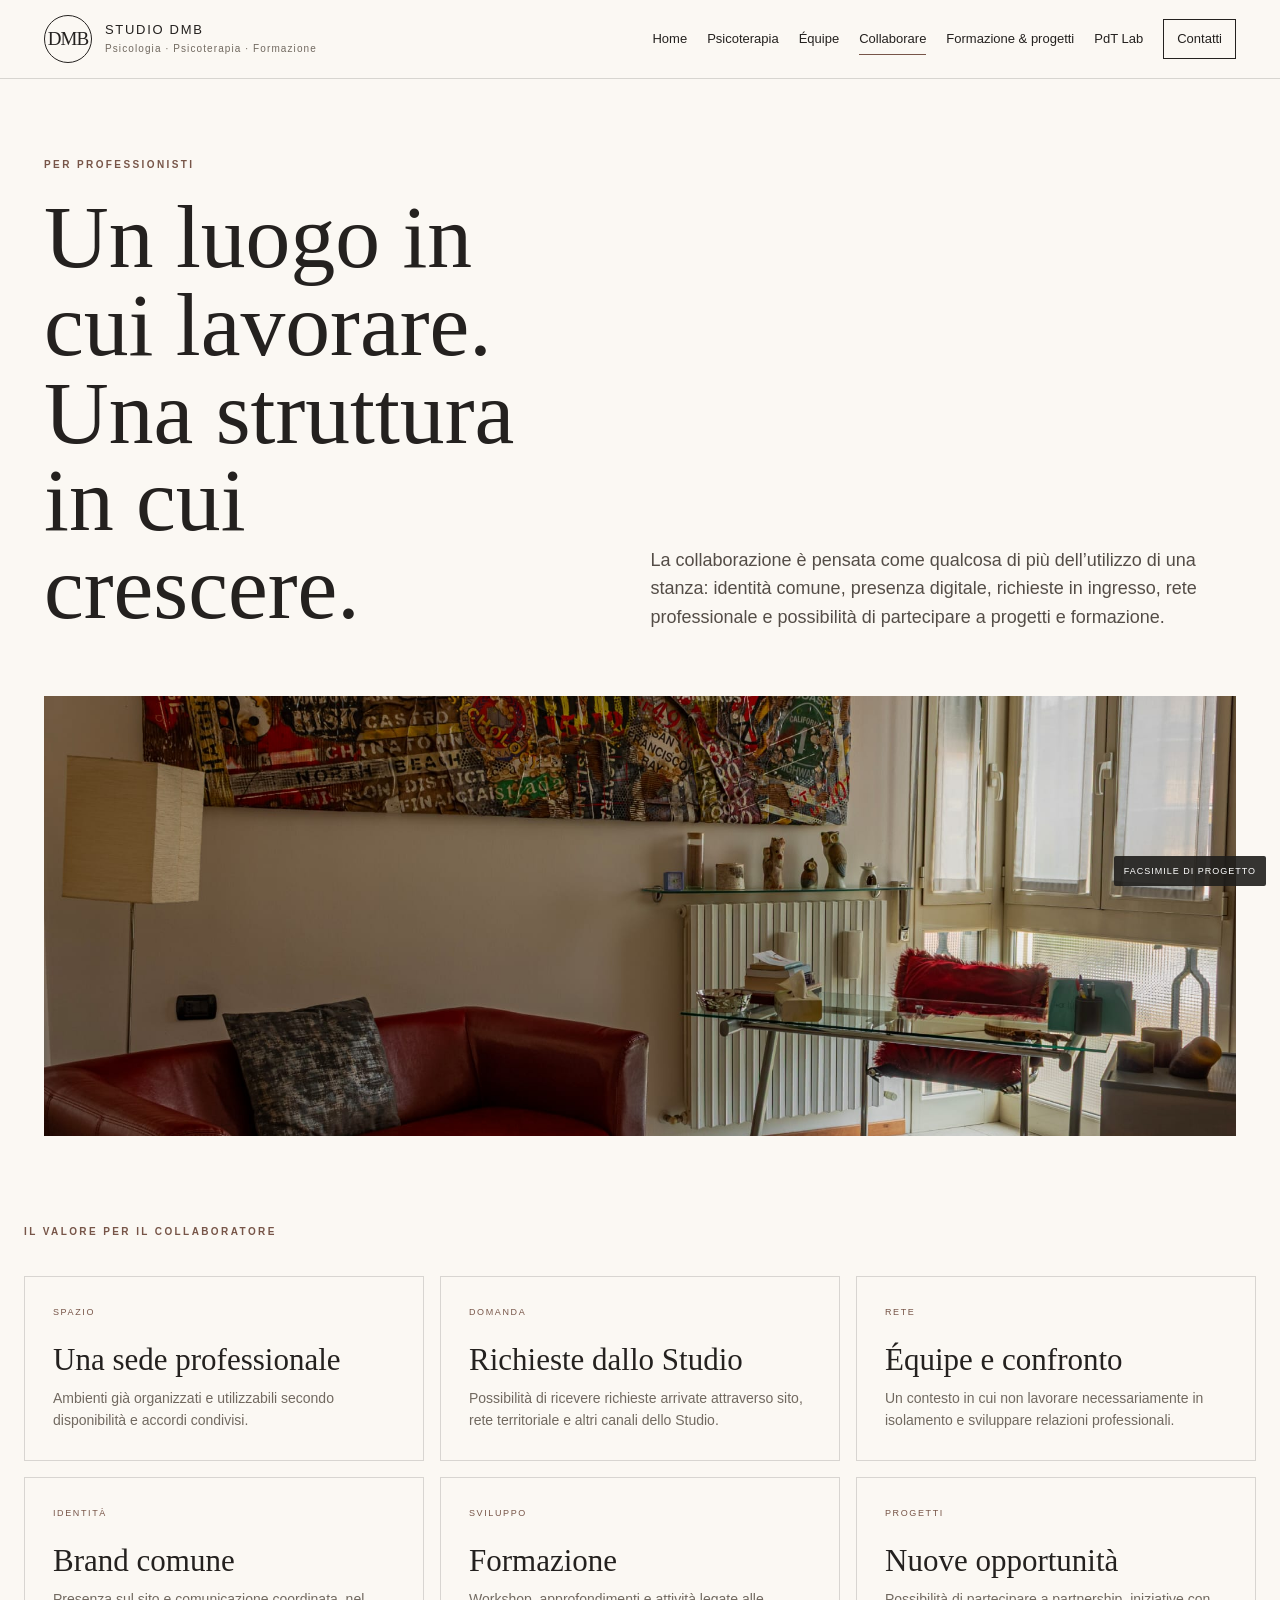
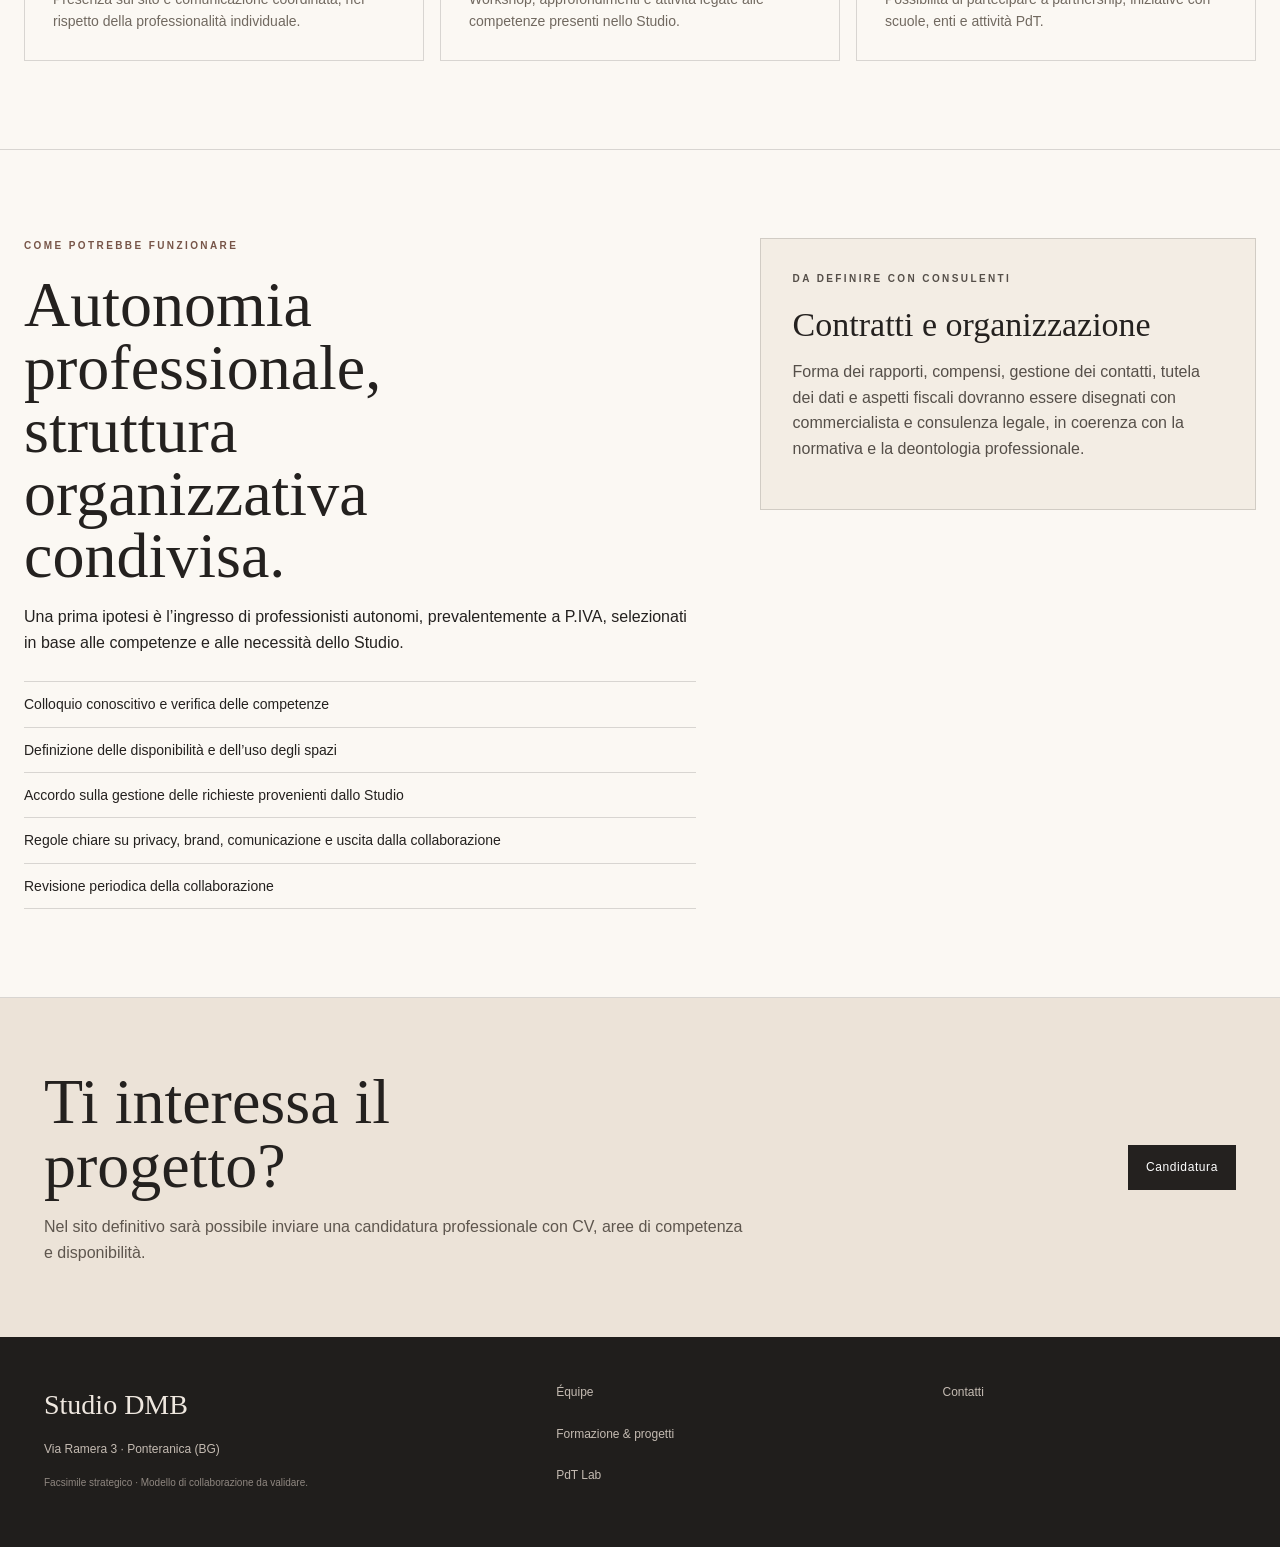
==== collaborare.html @ 2db2015d "Add files via upload" ====
<!doctype html><html lang="it"><head><meta charset="utf-8"><meta name="viewport" content="width=device-width,initial-scale=1"><title>Collaborare — Studio DMB</title><meta name="description" content="Collaborare con Studio DMB: spazi, rete professionale, richieste in ingresso, formazione e progetti."><link rel="stylesheet" href="style.css"></head><body>
<a class="skip-link" href="#main">Vai al contenuto</a><header class="site-header"><div class="header-inner"><a class="brand" href="index.html"><span class="monogram">DMB</span><span class="brand-copy"><strong>Studio DMB</strong><small>Psicologia · Psicoterapia · Formazione</small></span></a><button class="menu-toggle" aria-expanded="false" aria-controls="nav">Menu</button><nav id="nav" class="main-nav"><a href="index.html">Home</a><a href="psicoterapia.html">Psicoterapia</a><a href="equipe.html">Équipe</a><a aria-current="page" href="collaborare.html">Collaborare</a><a href="formazione-progetti.html">Formazione & progetti</a><a href="pdt.html">PdT Lab</a><a class="nav-cta" href="contatti.html">Contatti</a></nav></div></header>
<main id="main"><section class="page-hero"><div><p class="eyebrow">PER PROFESSIONISTI</p><h1>Un luogo in cui lavorare. Una struttura in cui crescere.</h1></div><p class="intro">La collaborazione è pensata come qualcosa di più dell’utilizzo di una stanza: identità comune, presenza digitale, richieste in ingresso, rete professionale e possibilità di partecipare a progetti e formazione.</p></section><div class="page-hero-media"><img src="assets/studio-wide.jpg" alt="Studio con divano rosso, quadro e scrivania"></div>
<section class="section"><div class="section-inner"><p class="eyebrow">IL VALORE PER IL COLLABORATORE</p><div class="card-grid"><article class="card"><span class="meta">SPAZIO</span><h3>Una sede professionale</h3><p>Ambienti già organizzati e utilizzabili secondo disponibilità e accordi condivisi.</p></article><article class="card"><span class="meta">DOMANDA</span><h3>Richieste dallo Studio</h3><p>Possibilità di ricevere richieste arrivate attraverso sito, rete territoriale e altri canali dello Studio.</p></article><article class="card"><span class="meta">RETE</span><h3>Équipe e confronto</h3><p>Un contesto in cui non lavorare necessariamente in isolamento e sviluppare relazioni professionali.</p></article><article class="card"><span class="meta">IDENTITÀ</span><h3>Brand comune</h3><p>Presenza sul sito e comunicazione coordinata, nel rispetto della professionalità individuale.</p></article><article class="card"><span class="meta">SVILUPPO</span><h3>Formazione</h3><p>Workshop, approfondimenti e attività legate alle competenze presenti nello Studio.</p></article><article class="card"><span class="meta">PROGETTI</span><h3>Nuove opportunità</h3><p>Possibilità di partecipare a partnership, iniziative con scuole, enti e attività PdT.</p></article></div></div></section>
<section class="section"><div class="section-inner two-col"><div><p class="eyebrow">COME POTREBBE FUNZIONARE</p><h2 class="section-title">Autonomia professionale, struttura organizzativa condivisa.</h2><p>Una prima ipotesi è l’ingresso di professionisti autonomi, prevalentemente a P.IVA, selezionati in base alle competenze e alle necessità dello Studio.</p><ul class="clean-list"><li>Colloquio conoscitivo e verifica delle competenze</li><li>Definizione delle disponibilità e dell’uso degli spazi</li><li>Accordo sulla gestione delle richieste provenienti dallo Studio</li><li>Regole chiare su privacy, brand, comunicazione e uscita dalla collaborazione</li><li>Revisione periodica della collaborazione</li></ul></div><aside class="panel"><p class="eyebrow">DA DEFINIRE CON CONSULENTI</p><h3>Contratti e organizzazione</h3><p>Forma dei rapporti, compensi, gestione dei contatti, tutela dei dati e aspetti fiscali dovranno essere disegnati con commercialista e consulenza legale, in coerenza con la normativa e la deontologia professionale.</p></aside></div></section>
<section class="callout"><div class="callout-inner"><div><h2>Ti interessa il progetto?</h2><p>Nel sito definitivo sarà possibile inviare una candidatura professionale con CV, aree di competenza e disponibilità.</p></div><a class="button primary" href="contatti.html">Candidatura</a></div></section></main>
<footer class="site-footer"><div class="footer-inner"><div><div class="footer-brand">Studio DMB</div><p>Via Ramera 3 · Ponteranica (BG)</p><p class="footer-note">Facsimile strategico · Modello di collaborazione da validare.</p></div><div class="footer-nav"><a href="equipe.html">Équipe</a><a href="formazione-progetti.html">Formazione & progetti</a><a href="pdt.html">PdT Lab</a></div><div class="footer-nav"><a href="contatti.html">Contatti</a></div></div></footer><div class="demo-note">Facsimile di progetto</div><script src="script.js"></script></body></html>
---- style.css ----
:root{
  --paper:#fbf8f3;
  --ivory:#f3ede4;
  --sand:#ded0bf;
  --ink:#24211f;
  --muted:#716960;
  --brown:#775548;
  --wine:#73362f;
  --dark:#201e1c;
  --line:rgba(36,33,31,.16);
  --serif:Georgia,'Times New Roman',serif;
  --sans:Inter,Arial,Helvetica,sans-serif;
  --max:1240px;
}
*{box-sizing:border-box}
html{scroll-behavior:smooth}
body{margin:0;background:var(--paper);color:var(--ink);font-family:var(--sans);line-height:1.6}
a{color:inherit;text-decoration:none}
img{display:block;max-width:100%}
button,input,textarea,select{font:inherit}
.skip-link{position:absolute;left:-999px;top:0;background:#fff;padding:10px;z-index:100}.skip-link:focus{left:10px;top:10px}
.site-header{position:sticky;top:0;z-index:30;background:rgba(251,248,243,.94);backdrop-filter:blur(14px);border-bottom:1px solid var(--line)}
.header-inner{max-width:var(--max);margin:auto;padding:15px 24px;display:flex;align-items:center;justify-content:space-between;gap:24px}
.brand{display:flex;align-items:center;gap:13px;min-width:max-content}.monogram{width:48px;height:48px;border:1px solid var(--ink);border-radius:50%;display:grid;place-items:center;font-family:var(--serif);font-size:19px;letter-spacing:-.05em}.brand-copy{display:flex;flex-direction:column;line-height:1.15}.brand-copy strong{font-weight:500;letter-spacing:.13em;text-transform:uppercase;font-size:13px}.brand-copy small{font-size:10px;color:var(--muted);letter-spacing:.11em;margin-top:5px}
.main-nav{display:flex;align-items:center;gap:20px;font-size:13px}.main-nav a{padding:8px 0;position:relative}.main-nav a:not(.nav-cta)::after{content:'';position:absolute;left:0;bottom:2px;width:0;height:1px;background:var(--brown);transition:.2s}.main-nav a:hover::after,.main-nav a[aria-current='page']::after{width:100%}.nav-cta{border:1px solid var(--ink);padding:9px 13px!important}.menu-toggle{display:none;border:1px solid var(--line);background:transparent;padding:8px 11px;color:var(--ink)}
.hero{max-width:var(--max);margin:auto;padding:62px 24px 76px;display:grid;grid-template-columns:1fr 1fr;gap:6vw;align-items:center;min-height:78vh}.hero-copy{max-width:650px}.eyebrow{font-size:10px;letter-spacing:.24em;text-transform:uppercase;color:var(--brown);font-weight:700;margin:0 0 20px}.hero h1,.page-hero h1,.section-title,.display{font-family:var(--serif);font-weight:400;line-height:.98;margin:0}.hero h1{font-size:clamp(54px,6.7vw,94px);max-width:11ch}.hero h1 em{font-style:normal;color:var(--brown)}.lead{font-size:18px;color:#4f4944;max-width:680px;margin:28px 0 0}.hero-actions{display:flex;gap:11px;flex-wrap:wrap;margin-top:32px}.button{display:inline-flex;align-items:center;justify-content:center;gap:8px;padding:12px 17px;font-size:12px;letter-spacing:.05em;border:1px solid var(--ink);transition:.2s}.button.primary{background:var(--ink);color:#fff}.button:hover{transform:translateY(-1px)}.button.soft{border-color:var(--line);background:var(--ivory)}
.hero-media{position:relative}.hero-media img{width:100%;height:650px;object-fit:cover;object-position:center;border-radius:2px}.media-tag{position:absolute;right:16px;bottom:16px;background:rgba(251,248,243,.9);padding:7px 10px;font-size:9px;letter-spacing:.14em;text-transform:uppercase}
.band{border-top:1px solid var(--line);border-bottom:1px solid var(--line);background:var(--ivory)}.band-inner{max-width:var(--max);margin:auto;padding:18px 24px;display:flex;gap:28px;justify-content:space-between;flex-wrap:wrap;font-family:var(--serif);font-size:20px;color:var(--brown)}
.section{padding:88px 24px;border-bottom:1px solid var(--line)}.section-inner{max-width:var(--max);margin:auto}.section-grid{display:grid;grid-template-columns:.82fr 1.18fr;gap:7vw;align-items:start}.section-title{font-size:clamp(42px,5vw,70px);max-width:12ch}.section-copy{max-width:760px;font-size:17px}.section-copy p:first-child{margin-top:0}.section-copy p{margin-bottom:21px}.small-note{font-size:13px;color:var(--muted);border-left:2px solid var(--brown);padding:13px 16px;background:var(--ivory)}
.value-grid{display:grid;grid-template-columns:repeat(4,1fr);gap:1px;background:var(--line);border:1px solid var(--line)}.value-card{background:var(--paper);padding:34px 28px;min-height:240px}.value-card .number{font-size:10px;letter-spacing:.18em;color:var(--brown)}.value-card h3{font-family:var(--serif);font-size:34px;font-weight:400;margin:46px 0 8px;line-height:1}.value-card p{font-size:14px;color:var(--muted);margin:0}
.pathway{display:grid;grid-template-columns:repeat(4,1fr);gap:12px;margin-top:32px}.step{background:var(--ivory);padding:22px;min-height:182px}.step b{font-family:var(--serif);font-size:34px;font-weight:400;color:var(--brown)}.step h3{margin:5px 0 8px;font-size:15px}.step p{font-size:13px;color:var(--muted);margin:0}
.two-col{display:grid;grid-template-columns:1.15fr .85fr;gap:5vw;align-items:start}.panel{background:var(--ivory);border:1px solid var(--line);padding:32px}.panel h3{font-family:var(--serif);font-size:34px;font-weight:400;line-height:1.05;margin:0 0 14px}.panel p{color:#554f49}.clean-list{list-style:none;padding:0;margin:26px 0 0;border-top:1px solid var(--line)}.clean-list li{padding:11px 0;border-bottom:1px solid var(--line);font-size:14px}
.dark-section{background:var(--dark);color:#f7f1e9}.dark-section .eyebrow{color:#d8b9a5}.dark-section .section-title{color:#fff}.dark-grid{display:grid;grid-template-columns:repeat(3,1fr);gap:24px;margin-top:42px}.dark-card{border-top:1px solid rgba(255,255,255,.2);padding-top:18px}.dark-card h3{font-family:var(--serif);font-weight:400;font-size:32px;margin:0 0 8px}.dark-card p{color:#cfc7bf;font-size:14px}
.photo-split{display:grid;grid-template-columns:1fr 1fr;min-height:620px}.photo-split .photo{min-height:620px}.photo-split img{width:100%;height:100%;object-fit:cover;object-position:center}.photo-split .copy{padding:72px clamp(28px,6vw,90px);display:flex;flex-direction:column;justify-content:center;background:var(--ivory)}.photo-split .copy h2{font-family:var(--serif);font-size:clamp(44px,5vw,72px);font-weight:400;line-height:1;margin:0 0 24px}.tag-row{display:flex;flex-wrap:wrap;gap:8px;margin-top:24px}.tag{border:1px solid var(--line);padding:8px 10px;font-size:11px;background:var(--paper)}
.founder-grid{display:grid;grid-template-columns:repeat(3,1fr);gap:16px;margin-top:40px}.founder{background:var(--ivory);padding:30px}.founder-badge{width:54px;height:54px;border:1px solid var(--brown);border-radius:50%;display:grid;place-items:center;font-family:var(--serif);font-size:20px;color:var(--brown)}.founder h3{font-family:var(--serif);font-size:30px;font-weight:400;margin:20px 0 2px}.founder p{margin:0;color:var(--muted);font-size:13px}
.callout{background:#ece3d8}.callout-inner{max-width:var(--max);margin:auto;padding:72px 24px;display:grid;grid-template-columns:1fr auto;gap:40px;align-items:center}.callout h2{font-family:var(--serif);font-size:clamp(40px,5vw,64px);font-weight:400;line-height:1;margin:0;max-width:14ch}.callout p{max-width:700px;margin:16px 0 0;color:#5e564e}
.page-hero{max-width:var(--max);margin:auto;padding:78px 24px 64px;display:grid;grid-template-columns:.95fr 1.05fr;gap:6vw;align-items:end}.page-hero h1{font-size:clamp(52px,7vw,94px);max-width:11ch}.page-hero .intro{font-size:18px;color:#544d47;max-width:680px;margin:0}.page-hero-media{max-width:var(--max);margin:0 auto 0;padding:0 24px}.page-hero-media img{width:100%;height:440px;object-fit:cover;object-position:center}
.card-grid{display:grid;grid-template-columns:repeat(3,1fr);gap:16px;margin-top:36px}.card{border:1px solid var(--line);background:var(--paper);padding:28px}.card h3{font-family:var(--serif);font-size:31px;font-weight:400;line-height:1.05;margin:0 0 10px}.card p{font-size:14px;color:var(--muted);margin:0}.card .meta{font-size:9px;letter-spacing:.18em;text-transform:uppercase;color:var(--brown);display:block;margin-bottom:25px}
.timeline{display:grid;grid-template-columns:repeat(4,1fr);gap:0;border-top:1px solid var(--line);margin-top:36px}.timeline-item{padding:26px 22px;border-right:1px solid var(--line)}.timeline-item:last-child{border-right:0}.timeline-item span{font-family:var(--serif);font-size:28px;color:var(--brown)}.timeline-item h3{font-size:14px;margin:10px 0 6px}.timeline-item p{font-size:13px;color:var(--muted);margin:0}
.contact-layout{display:grid;grid-template-columns:1fr 1fr;gap:5vw}.contact-box{background:var(--ivory);padding:30px}.contact-box h3{font-family:var(--serif);font-size:35px;font-weight:400;margin:0 0 12px}.form{display:grid;gap:12px}.form label{font-size:11px;letter-spacing:.08em;text-transform:uppercase}.form input,.form textarea,.form select{width:100%;border:1px solid var(--line);background:#fff;padding:12px;color:var(--ink)}.form textarea{min-height:120px;resize:vertical}.form .button{width:max-content}
.demo-note{position:fixed;right:14px;bottom:14px;z-index:20;background:rgba(32,30,28,.9);color:#fff;padding:8px 10px;font-size:9px;letter-spacing:.11em;text-transform:uppercase;border-radius:2px}
.site-footer{background:var(--dark);color:#eee7df}.footer-inner{max-width:var(--max);margin:auto;padding:46px 24px;display:grid;grid-template-columns:1.15fr .85fr .7fr;gap:30px}.footer-brand{font-family:var(--serif);font-size:28px}.footer-inner p,.footer-inner a{font-size:12px;color:#c4bbb2}.footer-nav{display:grid;gap:6px}.footer-note{font-size:10px!important;color:#8f8780!important;margin-top:16px}
@media(max-width:1000px){.main-nav{display:none;position:absolute;left:0;right:0;top:79px;background:var(--paper);padding:20px 24px;flex-direction:column;align-items:flex-start;border-bottom:1px solid var(--line)}.main-nav.open{display:flex}.menu-toggle{display:block}.hero,.page-hero,.section-grid,.two-col,.contact-layout{grid-template-columns:1fr}.hero{min-height:auto}.hero-media img{height:520px}.value-grid{grid-template-columns:repeat(2,1fr)}.pathway{grid-template-columns:repeat(2,1fr)}.dark-grid,.card-grid,.founder-grid{grid-template-columns:1fr}.photo-split{grid-template-columns:1fr}.photo-split .photo{min-height:420px}.callout-inner{grid-template-columns:1fr}.timeline{grid-template-columns:1fr 1fr}.timeline-item:nth-child(2){border-right:0}.timeline-item:nth-child(-n+2){border-bottom:1px solid var(--line)}.footer-inner{grid-template-columns:1fr 1fr}}
@media(max-width:640px){.header-inner{padding:12px 18px}.brand-copy small{display:none}.monogram{width:42px;height:42px}.hero,.page-hero{padding:50px 18px}.hero h1,.page-hero h1{font-size:50px}.hero-media img{height:400px}.section{padding:64px 18px}.section-title{font-size:44px}.value-grid,.pathway,.timeline,.footer-inner{grid-template-columns:1fr}.timeline-item{border-right:0!important;border-bottom:1px solid var(--line)}.band-inner{padding:15px 18px;font-size:17px}.photo-split .copy{padding:55px 18px}.page-hero-media{padding:0 18px}.page-hero-media img{height:320px}.demo-note{font-size:8px}.footer-inner{padding:38px 18px}}
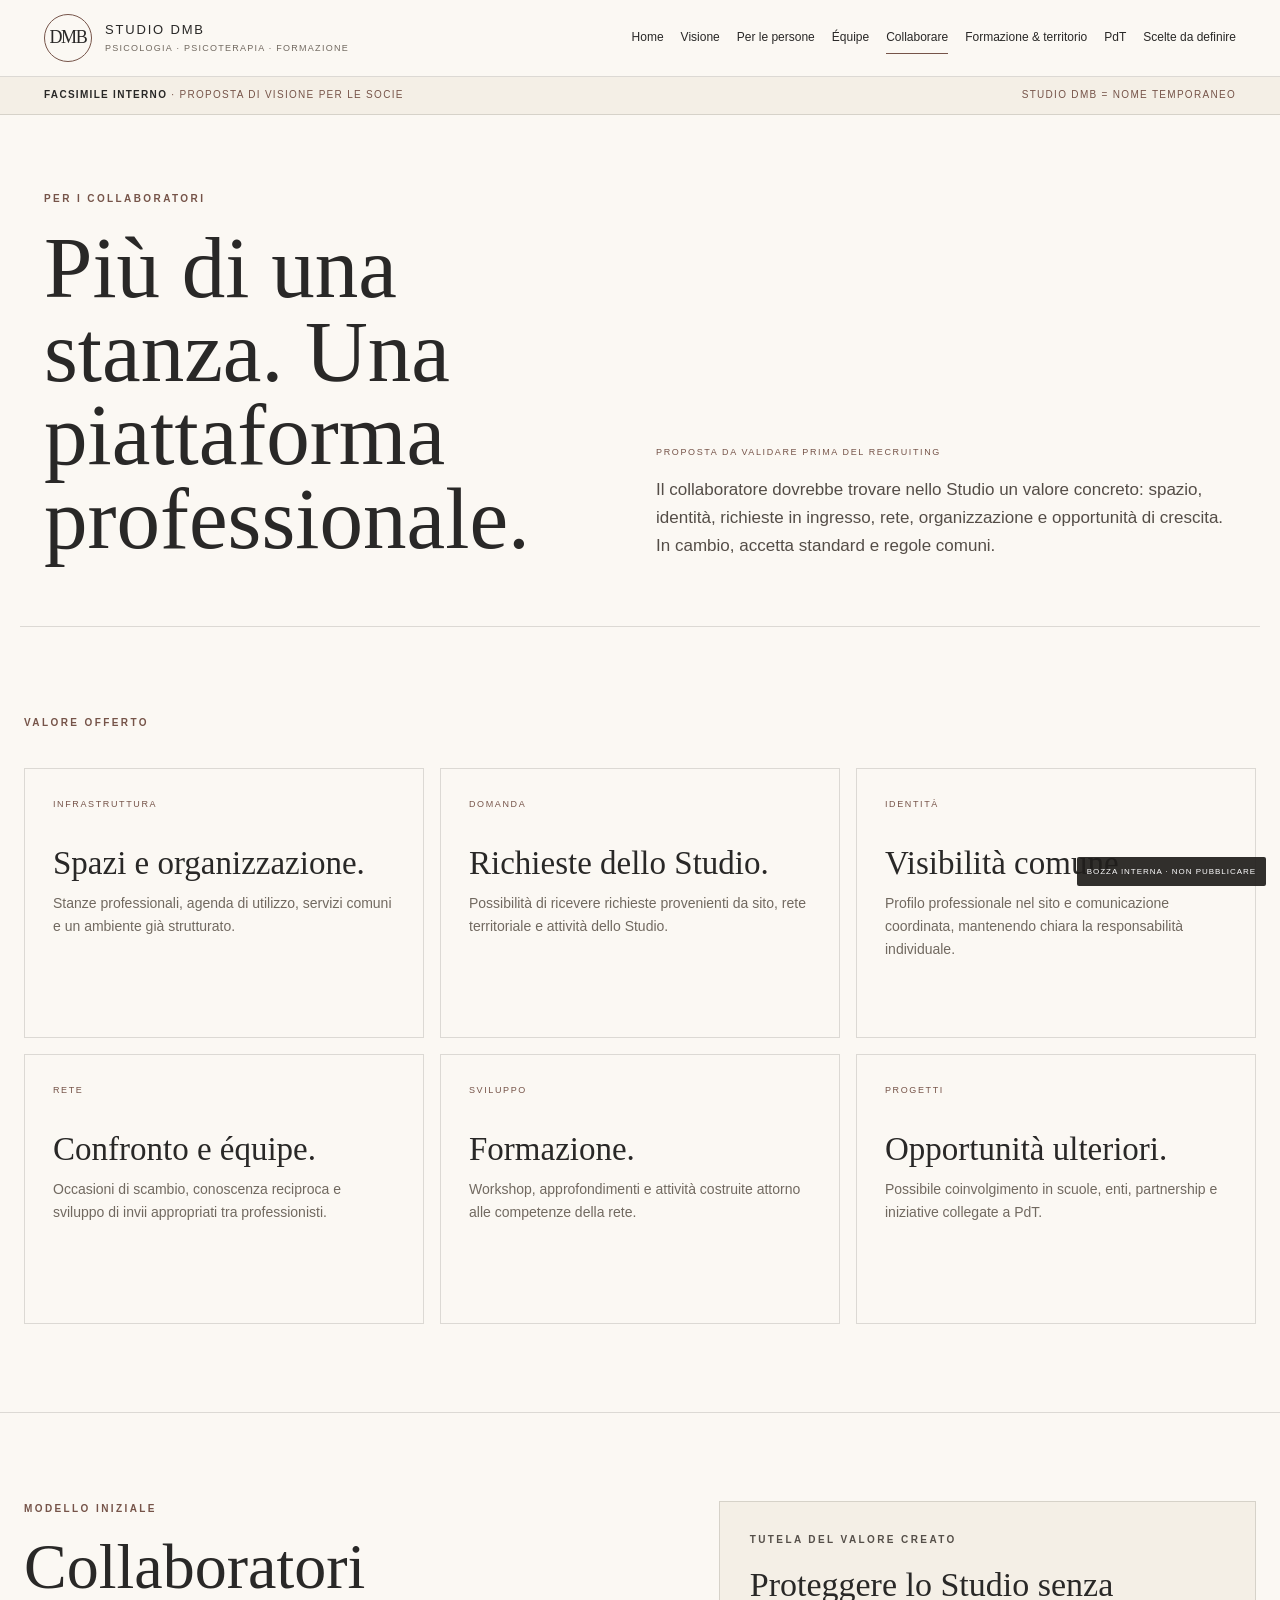
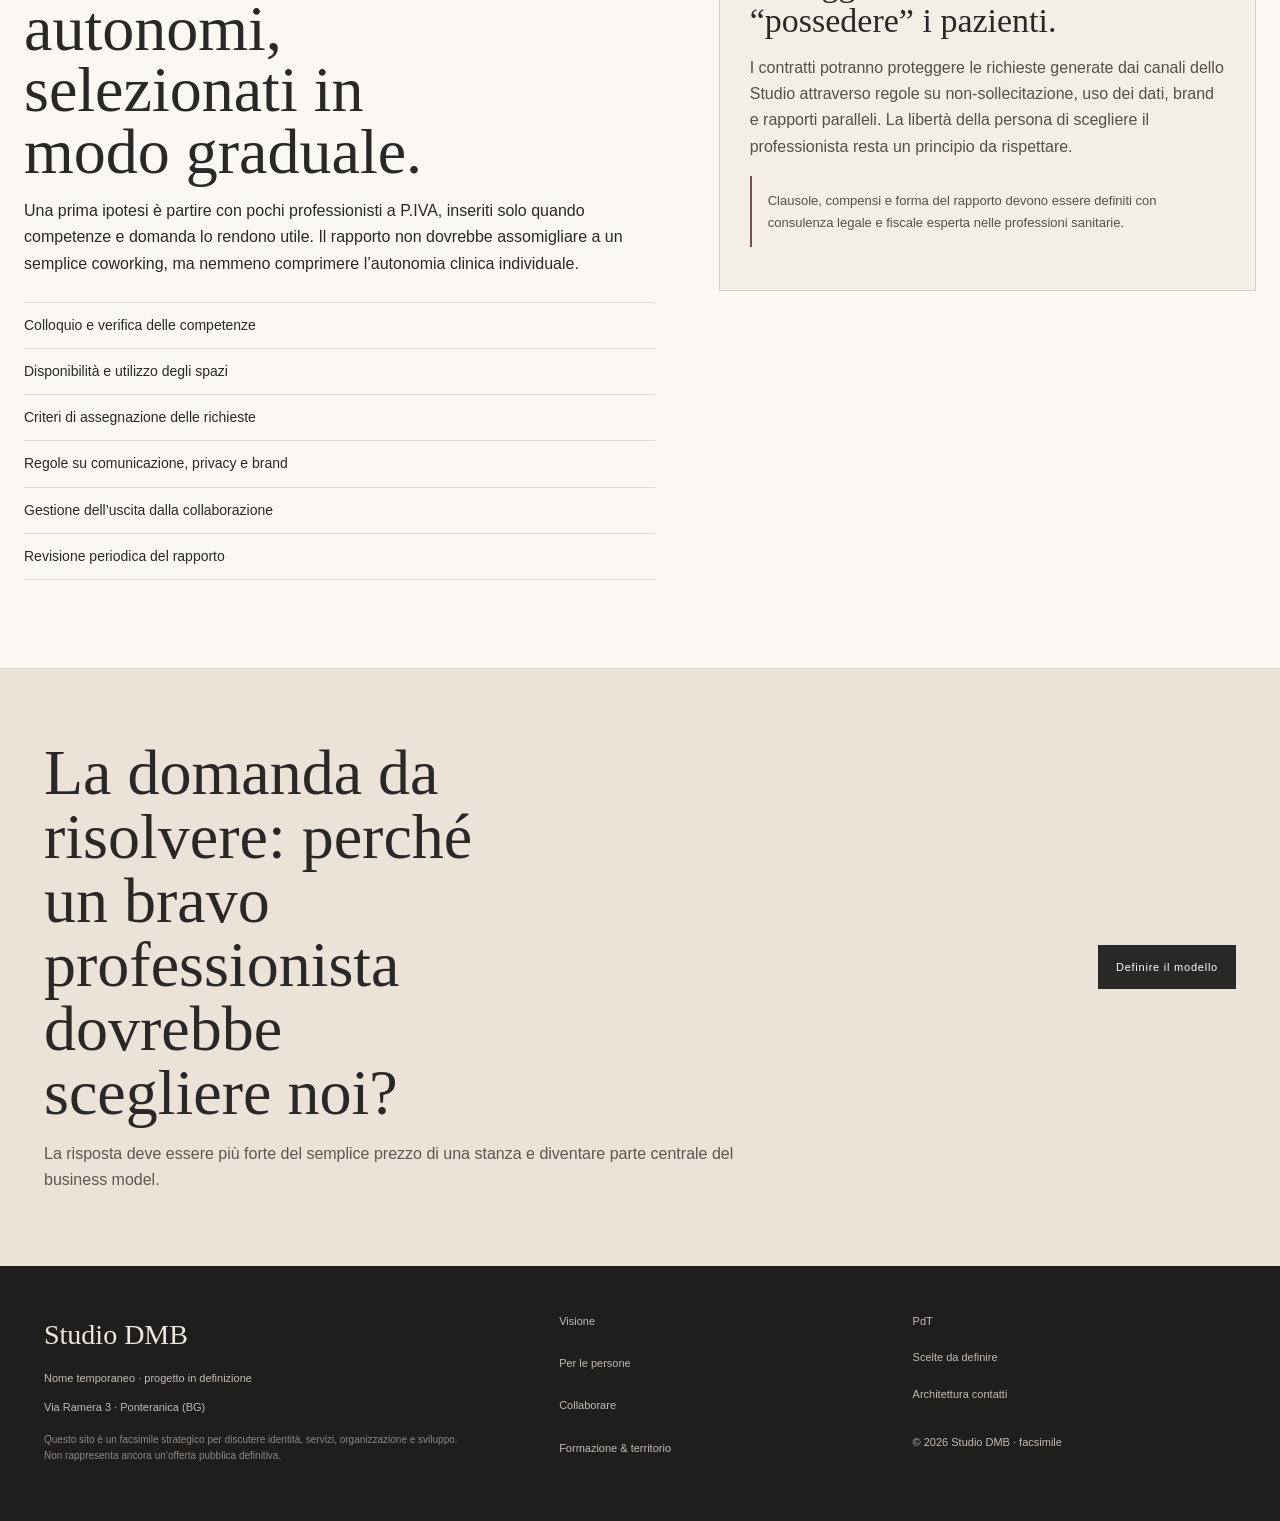
==== commit f7df9b6a: "Add files via upload" ====
--- a/collaborare.html
+++ b/collaborare.html
@@ -1,7 +1,10 @@
-<!doctype html><html lang="it"><head><meta charset="utf-8"><meta name="viewport" content="width=device-width,initial-scale=1"><title>Collaborare — Studio DMB</title><meta name="description" content="Collaborare con Studio DMB: spazi, rete professionale, richieste in ingresso, formazione e progetti."><link rel="stylesheet" href="style.css"></head><body>
-<a class="skip-link" href="#main">Vai al contenuto</a><header class="site-header"><div class="header-inner"><a class="brand" href="index.html"><span class="monogram">DMB</span><span class="brand-copy"><strong>Studio DMB</strong><small>Psicologia · Psicoterapia · Formazione</small></span></a><button class="menu-toggle" aria-expanded="false" aria-controls="nav">Menu</button><nav id="nav" class="main-nav"><a href="index.html">Home</a><a href="psicoterapia.html">Psicoterapia</a><a href="equipe.html">Équipe</a><a aria-current="page" href="collaborare.html">Collaborare</a><a href="formazione-progetti.html">Formazione & progetti</a><a href="pdt.html">PdT Lab</a><a class="nav-cta" href="contatti.html">Contatti</a></nav></div></header>
-<main id="main"><section class="page-hero"><div><p class="eyebrow">PER PROFESSIONISTI</p><h1>Un luogo in cui lavorare. Una struttura in cui crescere.</h1></div><p class="intro">La collaborazione è pensata come qualcosa di più dell’utilizzo di una stanza: identità comune, presenza digitale, richieste in ingresso, rete professionale e possibilità di partecipare a progetti e formazione.</p></section><div class="page-hero-media"><img src="assets/studio-wide.jpg" alt="Studio con divano rosso, quadro e scrivania"></div>
-<section class="section"><div class="section-inner"><p class="eyebrow">IL VALORE PER IL COLLABORATORE</p><div class="card-grid"><article class="card"><span class="meta">SPAZIO</span><h3>Una sede professionale</h3><p>Ambienti già organizzati e utilizzabili secondo disponibilità e accordi condivisi.</p></article><article class="card"><span class="meta">DOMANDA</span><h3>Richieste dallo Studio</h3><p>Possibilità di ricevere richieste arrivate attraverso sito, rete territoriale e altri canali dello Studio.</p></article><article class="card"><span class="meta">RETE</span><h3>Équipe e confronto</h3><p>Un contesto in cui non lavorare necessariamente in isolamento e sviluppare relazioni professionali.</p></article><article class="card"><span class="meta">IDENTITÀ</span><h3>Brand comune</h3><p>Presenza sul sito e comunicazione coordinata, nel rispetto della professionalità individuale.</p></article><article class="card"><span class="meta">SVILUPPO</span><h3>Formazione</h3><p>Workshop, approfondimenti e attività legate alle competenze presenti nello Studio.</p></article><article class="card"><span class="meta">PROGETTI</span><h3>Nuove opportunità</h3><p>Possibilità di partecipare a partnership, iniziative con scuole, enti e attività PdT.</p></article></div></div></section>
-<section class="section"><div class="section-inner two-col"><div><p class="eyebrow">COME POTREBBE FUNZIONARE</p><h2 class="section-title">Autonomia professionale, struttura organizzativa condivisa.</h2><p>Una prima ipotesi è l’ingresso di professionisti autonomi, prevalentemente a P.IVA, selezionati in base alle competenze e alle necessità dello Studio.</p><ul class="clean-list"><li>Colloquio conoscitivo e verifica delle competenze</li><li>Definizione delle disponibilità e dell’uso degli spazi</li><li>Accordo sulla gestione delle richieste provenienti dallo Studio</li><li>Regole chiare su privacy, brand, comunicazione e uscita dalla collaborazione</li><li>Revisione periodica della collaborazione</li></ul></div><aside class="panel"><p class="eyebrow">DA DEFINIRE CON CONSULENTI</p><h3>Contratti e organizzazione</h3><p>Forma dei rapporti, compensi, gestione dei contatti, tutela dei dati e aspetti fiscali dovranno essere disegnati con commercialista e consulenza legale, in coerenza con la normativa e la deontologia professionale.</p></aside></div></section>
-<section class="callout"><div class="callout-inner"><div><h2>Ti interessa il progetto?</h2><p>Nel sito definitivo sarà possibile inviare una candidatura professionale con CV, aree di competenza e disponibilità.</p></div><a class="button primary" href="contatti.html">Candidatura</a></div></section></main>
-<footer class="site-footer"><div class="footer-inner"><div><div class="footer-brand">Studio DMB</div><p>Via Ramera 3 · Ponteranica (BG)</p><p class="footer-note">Facsimile strategico · Modello di collaborazione da validare.</p></div><div class="footer-nav"><a href="equipe.html">Équipe</a><a href="formazione-progetti.html">Formazione & progetti</a><a href="pdt.html">PdT Lab</a></div><div class="footer-nav"><a href="contatti.html">Contatti</a></div></div></footer><div class="demo-note">Facsimile di progetto</div><script src="script.js"></script></body></html>
+<!doctype html><html lang="it"><head><meta charset="utf-8"><meta name="viewport" content="width=device-width,initial-scale=1"><title>Collaborare — Studio DMB</title><meta name="description" content="Ipotesi di proposta di valore per i collaboratori Studio DMB."><link rel="icon" href="assets/favicon.svg" type="image/svg+xml"><link rel="stylesheet" href="style.css"></head><body><a class="skip-link" href="#main">Vai al contenuto</a>
+<header class="site-header"><div class="header-inner">
+<a class="brand" href="index.html"><span class="brand-mark">DMB</span><span class="brand-copy"><strong>Studio DMB</strong><small>Psicologia · Psicoterapia · Formazione</small></span></a>
+<button class="menu-toggle" aria-expanded="false" aria-controls="nav">Menu</button>
+<nav id="nav" class="main-nav"><a href="index.html">Home</a><a href="visione.html">Visione</a><a href="psicoterapia.html">Per le persone</a><a href="equipe.html">Équipe</a><a aria-current="page" href="collaborare.html">Collaborare</a><a href="formazione-progetti.html">Formazione & territorio</a><a href="pdt.html">PdT</a><a href="decisioni.html">Scelte da definire</a></nav>
+</div></header>
+<div class="internal-ribbon"><div class="inner"><span><b>Facsimile interno</b> · proposta di visione per le socie</span><span>Studio DMB = nome temporaneo</span></div></div><main id="main"><section class="page-hero"><div><p class="eyebrow">PER I COLLABORATORI</p><h1>Più di una stanza. Una piattaforma professionale.</h1></div><p class="intro"><span class="internal-label">Proposta da validare prima del recruiting</span>Il collaboratore dovrebbe trovare nello Studio un valore concreto: spazio, identità, richieste in ingresso, rete, organizzazione e opportunità di crescita. In cambio, accetta standard e regole comuni.</p></section><div class="section-rule"></div>
+<section class="section"><div class="section-inner"><p class="eyebrow">VALORE OFFERTO</p><div class="concept-grid"><article class="concept-card"><span class="meta">INFRASTRUTTURA</span><h3>Spazi e organizzazione.</h3><p>Stanze professionali, agenda di utilizzo, servizi comuni e un ambiente già strutturato.</p></article><article class="concept-card"><span class="meta">DOMANDA</span><h3>Richieste dello Studio.</h3><p>Possibilità di ricevere richieste provenienti da sito, rete territoriale e attività dello Studio.</p></article><article class="concept-card"><span class="meta">IDENTITÀ</span><h3>Visibilità comune.</h3><p>Profilo professionale nel sito e comunicazione coordinata, mantenendo chiara la responsabilità individuale.</p></article><article class="concept-card"><span class="meta">RETE</span><h3>Confronto e équipe.</h3><p>Occasioni di scambio, conoscenza reciproca e sviluppo di invii appropriati tra professionisti.</p></article><article class="concept-card"><span class="meta">SVILUPPO</span><h3>Formazione.</h3><p>Workshop, approfondimenti e attività costruite attorno alle competenze della rete.</p></article><article class="concept-card"><span class="meta">PROGETTI</span><h3>Opportunità ulteriori.</h3><p>Possibile coinvolgimento in scuole, enti, partnership e iniziative collegate a PdT.</p></article></div></div></section>
+<section class="section"><div class="section-inner two-col"><div><p class="eyebrow">MODELLO INIZIALE</p><h2 class="section-title">Collaboratori autonomi, selezionati in modo graduale.</h2><p>Una prima ipotesi è partire con pochi professionisti a P.IVA, inseriti solo quando competenze e domanda lo rendono utile. Il rapporto non dovrebbe assomigliare a un semplice coworking, ma nemmeno comprimere l’autonomia clinica individuale.</p><ul class="clean-list"><li>Colloquio e verifica delle competenze</li><li>Disponibilità e utilizzo degli spazi</li><li>Criteri di assegnazione delle richieste</li><li>Regole su comunicazione, privacy e brand</li><li>Gestione dell’uscita dalla collaborazione</li><li>Revisione periodica del rapporto</li></ul></div><aside class="panel"><p class="eyebrow">TUTELA DEL VALORE CREATO</p><h3>Proteggere lo Studio senza “possedere” i pazienti.</h3><p>I contratti potranno proteggere le richieste generate dai canali dello Studio attraverso regole su non-sollecitazione, uso dei dati, brand e rapporti paralleli. La libertà della persona di scegliere il professionista resta un principio da rispettare.</p><p class="small-note">Clausole, compensi e forma del rapporto devono essere definiti con consulenza legale e fiscale esperta nelle professioni sanitarie.</p></aside></div></section>
+<section class="callout"><div class="callout-inner"><div><h2>La domanda da risolvere: perché un bravo professionista dovrebbe scegliere noi?</h2><p>La risposta deve essere più forte del semplice prezzo di una stanza e diventare parte centrale del business model.</p></div><a class="button primary" href="decisioni.html">Definire il modello</a></div></section></main><footer class="site-footer"><div class="footer-inner"><div><div class="footer-brand">Studio DMB</div><p>Nome temporaneo · progetto in definizione</p><p>Via Ramera 3 · Ponteranica (BG)</p><p class="footer-note">Questo sito è un facsimile strategico per discutere identità, servizi, organizzazione e sviluppo. Non rappresenta ancora un’offerta pubblica definitiva.</p></div><div class="footer-nav"><a href="visione.html">Visione</a><a href="psicoterapia.html">Per le persone</a><a href="collaborare.html">Collaborare</a><a href="formazione-progetti.html">Formazione & territorio</a></div><div class="footer-nav"><a href="pdt.html">PdT</a><a href="decisioni.html">Scelte da definire</a><a href="contatti.html">Architettura contatti</a><p>© 2026 Studio DMB · facsimile</p></div></div></footer><div class="demo-note">Bozza interna · non pubblicare</div><script src="script.js"></script></body></html>
--- a/style.css
+++ b/style.css
@@ -1,44 +1,54 @@
+
 :root{
   --paper:#fbf8f3;
-  --ivory:#f3ede4;
-  --sand:#ded0bf;
-  --ink:#24211f;
+  --ivory:#f4efe6;
+  --warm:#eee5da;
+  --sand:#d8c9b5;
+  --ink:#292827;
+  --black:#151515;
   --muted:#716960;
-  --brown:#775548;
-  --wine:#73362f;
-  --dark:#201e1c;
-  --line:rgba(36,33,31,.16);
-  --serif:Georgia,'Times New Roman',serif;
+  --brown:#765449;
+  --wine:#7a3028;
+  --line:rgba(41,40,39,.15);
+  --line-strong:rgba(41,40,39,.28);
+  --serif:"Cormorant Garamond",Georgia,"Times New Roman",serif;
   --sans:Inter,Arial,Helvetica,sans-serif;
   --max:1240px;
 }
 *{box-sizing:border-box}
 html{scroll-behavior:smooth}
-body{margin:0;background:var(--paper);color:var(--ink);font-family:var(--sans);line-height:1.6}
+body{margin:0;background:var(--paper);color:var(--ink);font-family:var(--sans);line-height:1.65}
 a{color:inherit;text-decoration:none}
-img{display:block;max-width:100%}
 button,input,textarea,select{font:inherit}
-.skip-link{position:absolute;left:-999px;top:0;background:#fff;padding:10px;z-index:100}.skip-link:focus{left:10px;top:10px}
-.site-header{position:sticky;top:0;z-index:30;background:rgba(251,248,243,.94);backdrop-filter:blur(14px);border-bottom:1px solid var(--line)}
-.header-inner{max-width:var(--max);margin:auto;padding:15px 24px;display:flex;align-items:center;justify-content:space-between;gap:24px}
-.brand{display:flex;align-items:center;gap:13px;min-width:max-content}.monogram{width:48px;height:48px;border:1px solid var(--ink);border-radius:50%;display:grid;place-items:center;font-family:var(--serif);font-size:19px;letter-spacing:-.05em}.brand-copy{display:flex;flex-direction:column;line-height:1.15}.brand-copy strong{font-weight:500;letter-spacing:.13em;text-transform:uppercase;font-size:13px}.brand-copy small{font-size:10px;color:var(--muted);letter-spacing:.11em;margin-top:5px}
-.main-nav{display:flex;align-items:center;gap:20px;font-size:13px}.main-nav a{padding:8px 0;position:relative}.main-nav a:not(.nav-cta)::after{content:'';position:absolute;left:0;bottom:2px;width:0;height:1px;background:var(--brown);transition:.2s}.main-nav a:hover::after,.main-nav a[aria-current='page']::after{width:100%}.nav-cta{border:1px solid var(--ink);padding:9px 13px!important}.menu-toggle{display:none;border:1px solid var(--line);background:transparent;padding:8px 11px;color:var(--ink)}
-.hero{max-width:var(--max);margin:auto;padding:62px 24px 76px;display:grid;grid-template-columns:1fr 1fr;gap:6vw;align-items:center;min-height:78vh}.hero-copy{max-width:650px}.eyebrow{font-size:10px;letter-spacing:.24em;text-transform:uppercase;color:var(--brown);font-weight:700;margin:0 0 20px}.hero h1,.page-hero h1,.section-title,.display{font-family:var(--serif);font-weight:400;line-height:.98;margin:0}.hero h1{font-size:clamp(54px,6.7vw,94px);max-width:11ch}.hero h1 em{font-style:normal;color:var(--brown)}.lead{font-size:18px;color:#4f4944;max-width:680px;margin:28px 0 0}.hero-actions{display:flex;gap:11px;flex-wrap:wrap;margin-top:32px}.button{display:inline-flex;align-items:center;justify-content:center;gap:8px;padding:12px 17px;font-size:12px;letter-spacing:.05em;border:1px solid var(--ink);transition:.2s}.button.primary{background:var(--ink);color:#fff}.button:hover{transform:translateY(-1px)}.button.soft{border-color:var(--line);background:var(--ivory)}
-.hero-media{position:relative}.hero-media img{width:100%;height:650px;object-fit:cover;object-position:center;border-radius:2px}.media-tag{position:absolute;right:16px;bottom:16px;background:rgba(251,248,243,.9);padding:7px 10px;font-size:9px;letter-spacing:.14em;text-transform:uppercase}
-.band{border-top:1px solid var(--line);border-bottom:1px solid var(--line);background:var(--ivory)}.band-inner{max-width:var(--max);margin:auto;padding:18px 24px;display:flex;gap:28px;justify-content:space-between;flex-wrap:wrap;font-family:var(--serif);font-size:20px;color:var(--brown)}
-.section{padding:88px 24px;border-bottom:1px solid var(--line)}.section-inner{max-width:var(--max);margin:auto}.section-grid{display:grid;grid-template-columns:.82fr 1.18fr;gap:7vw;align-items:start}.section-title{font-size:clamp(42px,5vw,70px);max-width:12ch}.section-copy{max-width:760px;font-size:17px}.section-copy p:first-child{margin-top:0}.section-copy p{margin-bottom:21px}.small-note{font-size:13px;color:var(--muted);border-left:2px solid var(--brown);padding:13px 16px;background:var(--ivory)}
-.value-grid{display:grid;grid-template-columns:repeat(4,1fr);gap:1px;background:var(--line);border:1px solid var(--line)}.value-card{background:var(--paper);padding:34px 28px;min-height:240px}.value-card .number{font-size:10px;letter-spacing:.18em;color:var(--brown)}.value-card h3{font-family:var(--serif);font-size:34px;font-weight:400;margin:46px 0 8px;line-height:1}.value-card p{font-size:14px;color:var(--muted);margin:0}
-.pathway{display:grid;grid-template-columns:repeat(4,1fr);gap:12px;margin-top:32px}.step{background:var(--ivory);padding:22px;min-height:182px}.step b{font-family:var(--serif);font-size:34px;font-weight:400;color:var(--brown)}.step h3{margin:5px 0 8px;font-size:15px}.step p{font-size:13px;color:var(--muted);margin:0}
-.two-col{display:grid;grid-template-columns:1.15fr .85fr;gap:5vw;align-items:start}.panel{background:var(--ivory);border:1px solid var(--line);padding:32px}.panel h3{font-family:var(--serif);font-size:34px;font-weight:400;line-height:1.05;margin:0 0 14px}.panel p{color:#554f49}.clean-list{list-style:none;padding:0;margin:26px 0 0;border-top:1px solid var(--line)}.clean-list li{padding:11px 0;border-bottom:1px solid var(--line);font-size:14px}
-.dark-section{background:var(--dark);color:#f7f1e9}.dark-section .eyebrow{color:#d8b9a5}.dark-section .section-title{color:#fff}.dark-grid{display:grid;grid-template-columns:repeat(3,1fr);gap:24px;margin-top:42px}.dark-card{border-top:1px solid rgba(255,255,255,.2);padding-top:18px}.dark-card h3{font-family:var(--serif);font-weight:400;font-size:32px;margin:0 0 8px}.dark-card p{color:#cfc7bf;font-size:14px}
-.photo-split{display:grid;grid-template-columns:1fr 1fr;min-height:620px}.photo-split .photo{min-height:620px}.photo-split img{width:100%;height:100%;object-fit:cover;object-position:center}.photo-split .copy{padding:72px clamp(28px,6vw,90px);display:flex;flex-direction:column;justify-content:center;background:var(--ivory)}.photo-split .copy h2{font-family:var(--serif);font-size:clamp(44px,5vw,72px);font-weight:400;line-height:1;margin:0 0 24px}.tag-row{display:flex;flex-wrap:wrap;gap:8px;margin-top:24px}.tag{border:1px solid var(--line);padding:8px 10px;font-size:11px;background:var(--paper)}
-.founder-grid{display:grid;grid-template-columns:repeat(3,1fr);gap:16px;margin-top:40px}.founder{background:var(--ivory);padding:30px}.founder-badge{width:54px;height:54px;border:1px solid var(--brown);border-radius:50%;display:grid;place-items:center;font-family:var(--serif);font-size:20px;color:var(--brown)}.founder h3{font-family:var(--serif);font-size:30px;font-weight:400;margin:20px 0 2px}.founder p{margin:0;color:var(--muted);font-size:13px}
-.callout{background:#ece3d8}.callout-inner{max-width:var(--max);margin:auto;padding:72px 24px;display:grid;grid-template-columns:1fr auto;gap:40px;align-items:center}.callout h2{font-family:var(--serif);font-size:clamp(40px,5vw,64px);font-weight:400;line-height:1;margin:0;max-width:14ch}.callout p{max-width:700px;margin:16px 0 0;color:#5e564e}
-.page-hero{max-width:var(--max);margin:auto;padding:78px 24px 64px;display:grid;grid-template-columns:.95fr 1.05fr;gap:6vw;align-items:end}.page-hero h1{font-size:clamp(52px,7vw,94px);max-width:11ch}.page-hero .intro{font-size:18px;color:#544d47;max-width:680px;margin:0}.page-hero-media{max-width:var(--max);margin:0 auto 0;padding:0 24px}.page-hero-media img{width:100%;height:440px;object-fit:cover;object-position:center}
-.card-grid{display:grid;grid-template-columns:repeat(3,1fr);gap:16px;margin-top:36px}.card{border:1px solid var(--line);background:var(--paper);padding:28px}.card h3{font-family:var(--serif);font-size:31px;font-weight:400;line-height:1.05;margin:0 0 10px}.card p{font-size:14px;color:var(--muted);margin:0}.card .meta{font-size:9px;letter-spacing:.18em;text-transform:uppercase;color:var(--brown);display:block;margin-bottom:25px}
+.skip-link{position:absolute;left:-9999px;top:0;background:#fff;padding:10px;z-index:200}.skip-link:focus{left:10px;top:10px}
+.site-header{position:sticky;top:0;z-index:50;background:rgba(251,248,243,.94);backdrop-filter:blur(15px);border-bottom:1px solid var(--line)}
+.header-inner{max-width:var(--max);margin:auto;padding:14px 24px;display:flex;align-items:center;justify-content:space-between;gap:24px}
+.brand{display:flex;align-items:center;gap:13px;min-width:max-content}
+.brand-mark{width:48px;height:48px;border:1px solid var(--brown);border-radius:50%;display:grid;place-items:center;font-family:var(--serif);font-size:18px;letter-spacing:-.07em;color:var(--ink);background:var(--paper)}
+.brand-copy{display:flex;flex-direction:column;line-height:1.12}.brand-copy strong{font-weight:500;letter-spacing:.14em;text-transform:uppercase;font-size:13px}.brand-copy small{font-size:9px;color:var(--muted);letter-spacing:.14em;margin-top:5px;text-transform:uppercase}
+.main-nav{display:flex;align-items:center;gap:17px;font-size:12px}.main-nav a{padding:8px 0;position:relative}.main-nav a:not(.nav-cta)::after{content:"";position:absolute;left:0;bottom:2px;width:0;height:1px;background:var(--brown);transition:.2s}.main-nav a:hover::after,.main-nav a[aria-current="page"]::after{width:100%}.nav-cta{border:1px solid var(--ink);padding:9px 12px!important}.menu-toggle{display:none;border:1px solid var(--line);background:transparent;padding:8px 11px;color:var(--ink)}
+.internal-ribbon{border-bottom:1px solid var(--line);background:var(--ivory)}.internal-ribbon .inner{max-width:var(--max);margin:auto;padding:10px 24px;display:flex;justify-content:space-between;gap:20px;align-items:center;font-size:10px;letter-spacing:.13em;text-transform:uppercase;color:var(--brown)}.internal-ribbon b{font-weight:600;color:var(--ink)}
+.hero{max-width:var(--max);margin:auto;padding:72px 24px 82px;display:grid;grid-template-columns:1.12fr .88fr;gap:8vw;align-items:center;min-height:75vh}
+.hero-copy{max-width:720px}.eyebrow{font-size:10px;letter-spacing:.24em;text-transform:uppercase;color:var(--brown);font-weight:600;margin:0 0 19px}.hero h1,.page-hero h1,.section-title,.display{font-family:var(--serif);font-weight:400;line-height:.96;margin:0}.hero h1{font-size:clamp(58px,7vw,98px);max-width:11ch}.hero h1 em{font-style:normal;color:var(--brown)}.lead{font-size:18px;color:#504943;max-width:680px;margin:28px 0 0}.hero-actions{display:flex;gap:10px;flex-wrap:wrap;margin-top:31px}.button{display:inline-flex;align-items:center;justify-content:center;padding:12px 17px;font-size:11px;letter-spacing:.07em;border:1px solid var(--ink);transition:.2s}.button.primary{background:var(--ink);color:#fff}.button.soft{border-color:var(--line-strong);background:transparent}.button:hover{transform:translateY(-1px)}
+.hero-mark{aspect-ratio:1/1;border:1px solid var(--line);background:linear-gradient(145deg,var(--ivory),var(--paper));position:relative;display:grid;place-items:center;overflow:hidden;min-height:440px}.hero-mark:before,.hero-mark:after{content:"";position:absolute;border:1px solid var(--line);border-radius:50%}.hero-mark:before{width:78%;height:78%}.hero-mark:after{width:58%;height:58%}.hero-mark .big{font-family:var(--serif);font-size:clamp(74px,9vw,130px);letter-spacing:-.08em;z-index:2}.hero-mark .small-top,.hero-mark .small-bottom{position:absolute;left:28px;font-size:9px;letter-spacing:.21em;text-transform:uppercase;color:var(--brown)}.hero-mark .small-top{top:26px}.hero-mark .small-bottom{bottom:26px}.hero-mark .axis{position:absolute;right:28px;top:28px;bottom:28px;width:1px;background:var(--line)}
+.note-box{margin-top:28px;border-left:2px solid var(--brown);background:var(--ivory);padding:15px 18px;font-size:13px;color:var(--muted);max-width:680px}.note-box strong{color:var(--ink)}
+.band{border-top:1px solid var(--line);border-bottom:1px solid var(--line);background:var(--ivory)}.band-inner{max-width:var(--max);margin:auto;padding:18px 24px;display:flex;gap:30px;justify-content:space-between;flex-wrap:wrap;font-family:var(--serif);font-size:20px;color:var(--brown)}
+.section{padding:88px 24px;border-bottom:1px solid var(--line)}.section-inner{max-width:var(--max);margin:auto}.section-grid{display:grid;grid-template-columns:.84fr 1.16fr;gap:7vw;align-items:start}.section-title{font-size:clamp(43px,5vw,70px);max-width:13ch}.section-copy{max-width:770px;font-size:16px}.section-copy p:first-child{margin-top:0}.section-copy p{margin-bottom:20px}.small-note{font-size:13px;color:var(--muted);border-left:2px solid var(--brown);padding:14px 16px;background:var(--ivory)}
+.value-grid{display:grid;grid-template-columns:repeat(4,1fr);gap:1px;background:var(--line);border:1px solid var(--line)}.value-card{background:var(--paper);padding:34px 28px;min-height:240px}.value-card .number{font-size:9px;letter-spacing:.18em;color:var(--brown)}.value-card h3{font-family:var(--serif);font-size:34px;font-weight:400;margin:46px 0 8px;line-height:1}.value-card p{font-size:13px;color:var(--muted);margin:0}
+.concept-grid{display:grid;grid-template-columns:repeat(3,1fr);gap:16px;margin-top:36px}.concept-card{border:1px solid var(--line);padding:28px;background:var(--paper);min-height:270px}.concept-card .meta{font-size:9px;letter-spacing:.18em;text-transform:uppercase;color:var(--brown);display:block;margin-bottom:34px}.concept-card h3{font-family:var(--serif);font-weight:400;font-size:33px;line-height:1.04;margin:0 0 12px}.concept-card p{font-size:14px;color:var(--muted);margin:0}.concept-card ul{padding-left:18px;color:var(--muted);font-size:13px}
+.pathway{display:grid;grid-template-columns:repeat(4,1fr);gap:12px;margin-top:32px}.step{background:var(--ivory);padding:22px;min-height:182px}.step b{font-family:var(--serif);font-size:34px;font-weight:400;color:var(--brown)}.step h3{margin:5px 0 8px;font-size:14px}.step p{font-size:13px;color:var(--muted);margin:0}
+.two-col{display:grid;grid-template-columns:1.08fr .92fr;gap:5vw;align-items:start}.panel{background:var(--ivory);border:1px solid var(--line);padding:30px}.panel h3{font-family:var(--serif);font-size:34px;font-weight:400;line-height:1.05;margin:0 0 14px}.panel p{color:#554f49}.clean-list{list-style:none;padding:0;margin:25px 0 0;border-top:1px solid var(--line)}.clean-list li{padding:11px 0;border-bottom:1px solid var(--line);font-size:14px}
+.dark-section{background:#201e1c;color:#f7f1e9}.dark-section .eyebrow{color:#d8b9a5}.dark-section .section-title{color:#fff}.dark-section .section-copy{color:#ded6ce}.dark-grid{display:grid;grid-template-columns:repeat(3,1fr);gap:24px;margin-top:42px}.dark-card{border-top:1px solid rgba(255,255,255,.2);padding-top:18px}.dark-card h3{font-family:var(--serif);font-weight:400;font-size:32px;margin:0 0 8px}.dark-card p{color:#cfc7bf;font-size:14px}
+.typographic-split{display:grid;grid-template-columns:1fr 1fr;min-height:590px;border-bottom:1px solid var(--line)}.typographic-split .visual{background:var(--ivory);display:grid;place-items:center;padding:70px;position:relative;overflow:hidden}.typographic-split .visual:before{content:"DMB";font-family:var(--serif);font-size:clamp(110px,18vw,260px);letter-spacing:-.09em;color:rgba(118,84,73,.12)}.typographic-split .visual .caption{position:absolute;left:34px;bottom:30px;font-size:9px;letter-spacing:.18em;text-transform:uppercase;color:var(--brown)}.typographic-split .copy{padding:72px clamp(28px,6vw,90px);display:flex;flex-direction:column;justify-content:center;background:var(--paper)}.typographic-split .copy h2{font-family:var(--serif);font-size:clamp(44px,5vw,72px);font-weight:400;line-height:1;margin:0 0 24px}.tag-row{display:flex;flex-wrap:wrap;gap:8px;margin-top:24px}.tag{border:1px solid var(--line);padding:8px 10px;font-size:10px;background:var(--paper)}
+.founder-grid{display:grid;grid-template-columns:repeat(3,1fr);gap:16px;margin-top:40px}.founder{background:var(--ivory);padding:30px}.founder-badge{width:55px;height:55px;border:1px solid var(--brown);border-radius:50%;display:grid;place-items:center;font-family:var(--serif);font-size:19px;color:var(--brown)}.founder h3{font-family:var(--serif);font-size:30px;font-weight:400;margin:20px 0 2px}.founder p{margin:0;color:var(--muted);font-size:13px}
+.callout{background:#ece3d8}.callout-inner{max-width:var(--max);margin:auto;padding:72px 24px;display:grid;grid-template-columns:1fr auto;gap:40px;align-items:center}.callout h2{font-family:var(--serif);font-size:clamp(40px,5vw,64px);font-weight:400;line-height:1;margin:0;max-width:15ch}.callout p{max-width:730px;margin:16px 0 0;color:#5e564e}
+.page-hero{max-width:var(--max);margin:auto;padding:76px 24px 66px;display:grid;grid-template-columns:.96fr 1.04fr;gap:6vw;align-items:end}.page-hero h1{font-size:clamp(52px,6.8vw,92px);max-width:12ch}.page-hero .intro{font-size:17px;color:#544d47;max-width:680px;margin:0}.page-hero .intro .internal-label{display:block;margin-bottom:16px;font-size:9px;letter-spacing:.18em;text-transform:uppercase;color:var(--brown)}
+.section-rule{max-width:var(--max);margin:0 auto;border-top:1px solid var(--line)}
 .timeline{display:grid;grid-template-columns:repeat(4,1fr);gap:0;border-top:1px solid var(--line);margin-top:36px}.timeline-item{padding:26px 22px;border-right:1px solid var(--line)}.timeline-item:last-child{border-right:0}.timeline-item span{font-family:var(--serif);font-size:28px;color:var(--brown)}.timeline-item h3{font-size:14px;margin:10px 0 6px}.timeline-item p{font-size:13px;color:var(--muted);margin:0}
-.contact-layout{display:grid;grid-template-columns:1fr 1fr;gap:5vw}.contact-box{background:var(--ivory);padding:30px}.contact-box h3{font-family:var(--serif);font-size:35px;font-weight:400;margin:0 0 12px}.form{display:grid;gap:12px}.form label{font-size:11px;letter-spacing:.08em;text-transform:uppercase}.form input,.form textarea,.form select{width:100%;border:1px solid var(--line);background:#fff;padding:12px;color:var(--ink)}.form textarea{min-height:120px;resize:vertical}.form .button{width:max-content}
-.demo-note{position:fixed;right:14px;bottom:14px;z-index:20;background:rgba(32,30,28,.9);color:#fff;padding:8px 10px;font-size:9px;letter-spacing:.11em;text-transform:uppercase;border-radius:2px}
-.site-footer{background:var(--dark);color:#eee7df}.footer-inner{max-width:var(--max);margin:auto;padding:46px 24px;display:grid;grid-template-columns:1.15fr .85fr .7fr;gap:30px}.footer-brand{font-family:var(--serif);font-size:28px}.footer-inner p,.footer-inner a{font-size:12px;color:#c4bbb2}.footer-nav{display:grid;gap:6px}.footer-note{font-size:10px!important;color:#8f8780!important;margin-top:16px}
-@media(max-width:1000px){.main-nav{display:none;position:absolute;left:0;right:0;top:79px;background:var(--paper);padding:20px 24px;flex-direction:column;align-items:flex-start;border-bottom:1px solid var(--line)}.main-nav.open{display:flex}.menu-toggle{display:block}.hero,.page-hero,.section-grid,.two-col,.contact-layout{grid-template-columns:1fr}.hero{min-height:auto}.hero-media img{height:520px}.value-grid{grid-template-columns:repeat(2,1fr)}.pathway{grid-template-columns:repeat(2,1fr)}.dark-grid,.card-grid,.founder-grid{grid-template-columns:1fr}.photo-split{grid-template-columns:1fr}.photo-split .photo{min-height:420px}.callout-inner{grid-template-columns:1fr}.timeline{grid-template-columns:1fr 1fr}.timeline-item:nth-child(2){border-right:0}.timeline-item:nth-child(-n+2){border-bottom:1px solid var(--line)}.footer-inner{grid-template-columns:1fr 1fr}}
-@media(max-width:640px){.header-inner{padding:12px 18px}.brand-copy small{display:none}.monogram{width:42px;height:42px}.hero,.page-hero{padding:50px 18px}.hero h1,.page-hero h1{font-size:50px}.hero-media img{height:400px}.section{padding:64px 18px}.section-title{font-size:44px}.value-grid,.pathway,.timeline,.footer-inner{grid-template-columns:1fr}.timeline-item{border-right:0!important;border-bottom:1px solid var(--line)}.band-inner{padding:15px 18px;font-size:17px}.photo-split .copy{padding:55px 18px}.page-hero-media{padding:0 18px}.page-hero-media img{height:320px}.demo-note{font-size:8px}.footer-inner{padding:38px 18px}}
+.decision-grid{display:grid;grid-template-columns:repeat(2,1fr);gap:16px;margin-top:34px}.decision{border-top:1px solid var(--line-strong);padding:21px 0 6px}.decision .n{font-size:9px;letter-spacing:.18em;color:var(--brown)}.decision h3{font-family:var(--serif);font-size:30px;font-weight:400;margin:15px 0 8px}.decision p{font-size:14px;color:var(--muted);margin:0}
+.matrix{border:1px solid var(--line);margin-top:30px}.matrix-row{display:grid;grid-template-columns:.34fr .66fr;border-bottom:1px solid var(--line)}.matrix-row:last-child{border-bottom:0}.matrix-row div{padding:16px 18px}.matrix-row div:first-child{background:var(--ivory);font-size:11px;letter-spacing:.08em;text-transform:uppercase;color:var(--brown)}.matrix-row div:last-child{font-size:14px;color:#514a44}
+.contact-layout{display:grid;grid-template-columns:repeat(3,1fr);gap:16px}.contact-box{background:var(--ivory);padding:30px;min-height:280px}.contact-box h3{font-family:var(--serif);font-size:35px;font-weight:400;margin:0 0 12px}.contact-box p{font-size:14px;color:var(--muted)}
+.demo-note{position:fixed;right:14px;bottom:14px;z-index:20;background:rgba(32,30,28,.92);color:#fff;padding:8px 10px;font-size:8px;letter-spacing:.12em;text-transform:uppercase;border-radius:2px}
+.site-footer{background:#201e1c;color:#eee7df}.footer-inner{max-width:var(--max);margin:auto;padding:46px 24px;display:grid;grid-template-columns:1.2fr .8fr .8fr;gap:30px}.footer-brand{font-family:var(--serif);font-size:28px}.footer-inner p,.footer-inner a{font-size:11px;color:#c4bbb2}.footer-nav{display:grid;gap:6px}.footer-note{font-size:10px!important;color:#8f8780!important;margin-top:16px;max-width:420px}
+@media(max-width:1080px){.main-nav{display:none;position:absolute;left:0;right:0;top:77px;background:var(--paper);padding:20px 24px;flex-direction:column;align-items:flex-start;border-bottom:1px solid var(--line)}.main-nav.open{display:flex}.menu-toggle{display:block}.hero,.page-hero,.section-grid,.two-col{grid-template-columns:1fr}.hero{min-height:auto}.hero-mark{max-width:620px}.value-grid{grid-template-columns:repeat(2,1fr)}.concept-grid,.dark-grid,.founder-grid,.contact-layout{grid-template-columns:1fr}.pathway{grid-template-columns:repeat(2,1fr)}.typographic-split{grid-template-columns:1fr}.typographic-split .visual{min-height:360px}.callout-inner{grid-template-columns:1fr}.timeline{grid-template-columns:1fr 1fr}.timeline-item:nth-child(2){border-right:0}.timeline-item:nth-child(-n+2){border-bottom:1px solid var(--line)}.footer-inner{grid-template-columns:1fr 1fr}}
+@media(max-width:680px){.header-inner{padding:12px 18px}.brand-copy small{display:none}.brand-mark{width:42px;height:42px}.internal-ribbon .inner{padding:9px 18px;display:block}.internal-ribbon .inner span:last-child{display:none}.hero,.page-hero{padding:52px 18px}.hero h1,.page-hero h1{font-size:50px}.hero-mark{min-height:350px}.section{padding:64px 18px}.section-title{font-size:44px}.value-grid,.pathway,.timeline,.decision-grid,.footer-inner{grid-template-columns:1fr}.timeline-item{border-right:0!important;border-bottom:1px solid var(--line)}.band-inner{padding:15px 18px;font-size:17px}.typographic-split .copy{padding:55px 18px}.typographic-split .visual{padding:35px}.matrix-row{grid-template-columns:1fr}.matrix-row div:first-child{border-bottom:1px solid var(--line)}.demo-note{font-size:7px}.footer-inner{padding:38px 18px}}
